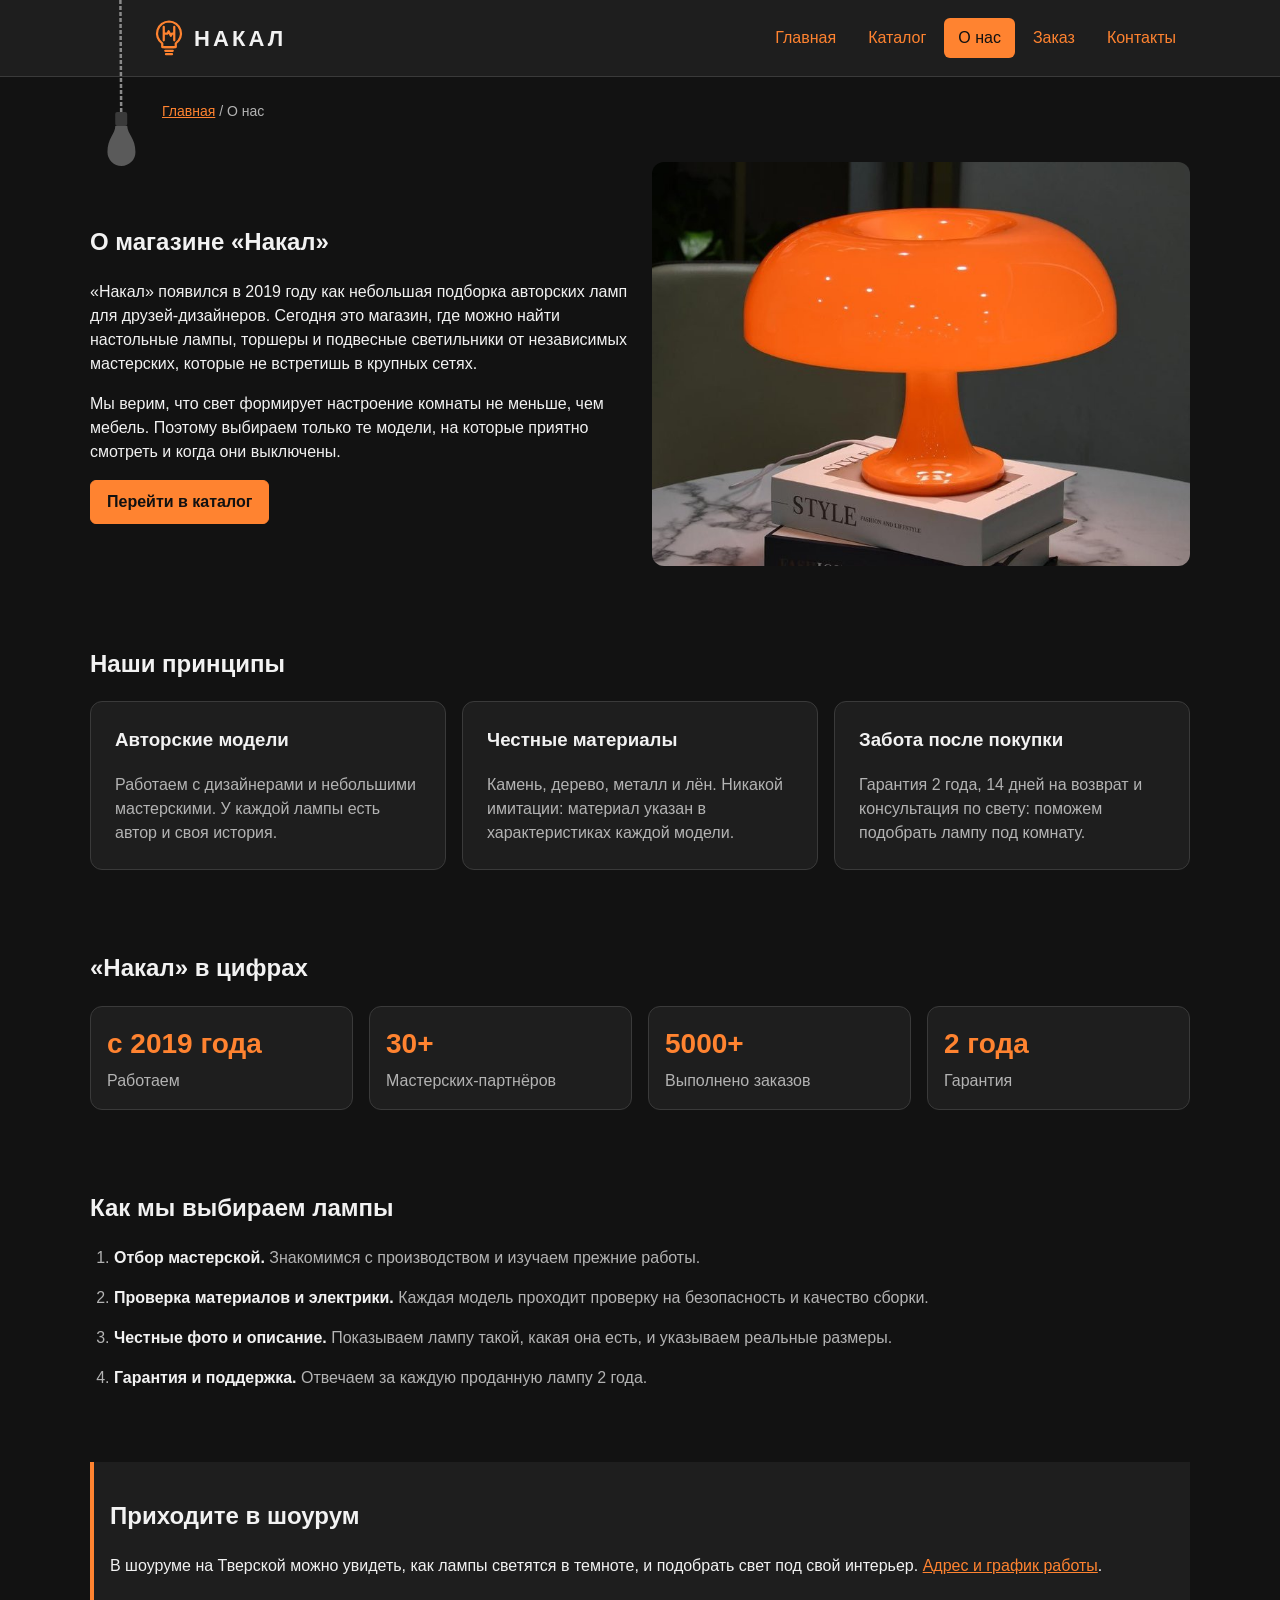
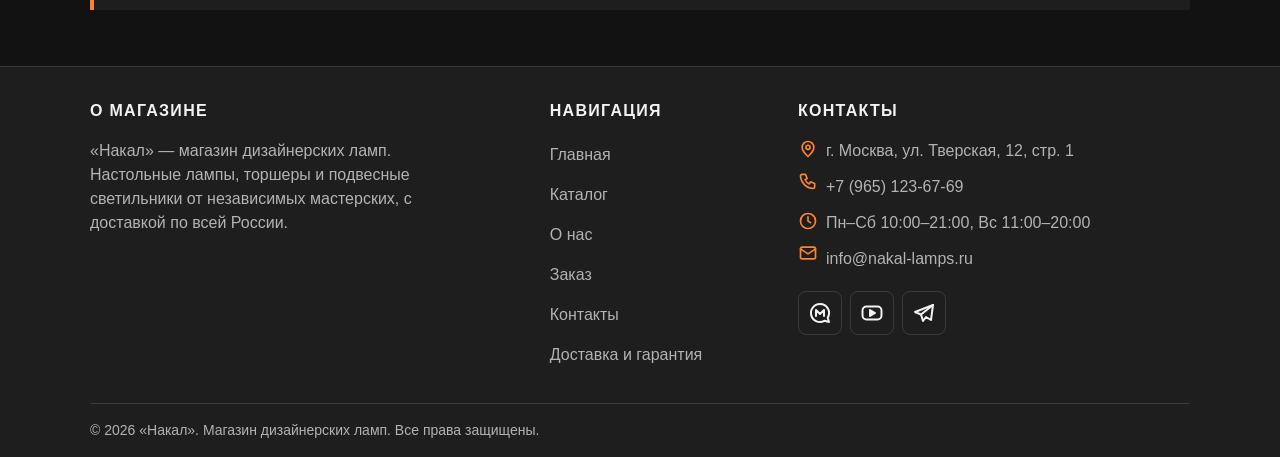
==== about.html @ 4e1e8f49 "kr4 new page + fix + orderform changes" ====
<!DOCTYPE html>
<html lang="ru">

<head>
  <meta charset="UTF-8">
  <meta name="viewport" content="width=device-width, initial-scale=1.0">
  <meta name="description" content="О магазине «Накал»: история, принципы и ассортимент дизайнерских ламп.">
  <title>О нас — Накал</title>
  <script>
    try {
      document.documentElement.dataset.theme = localStorage.getItem('theme') || 'dark';
    } catch (e) {}
  </script>
  <link rel="icon" type="image/svg+xml" href="images/favicon.svg">
  <link rel="stylesheet" href="css/style.css">
  <link rel="stylesheet" href="css/responsive.css">
  <script src="js/data.js" defer></script>
  <script src="js/main.js" defer></script>
  <script src="js/theme.js" defer></script>
  <meta property="og:type" content="website">
  <meta property="og:title" content="Накал — магазин дизайнерских ламп">
  <meta property="og:description" content="Дизайнерские настольные лампы, торшеры и подвесные светильники. Доставка по России.">
  <meta property="og:image" content="https://detrax656.github.io/kr1-html-css-shop/images/preview.jpg">
</head>

<body>
  <a class="skip-link" href="#main">Перейти к основному содержимому</a>
  <header class="site-header">
    <div class="site-header__inner">
      <button class="pull" id="pull" type="button" aria-label="Переключить тему оформления" aria-pressed="false">
        <svg viewBox="0 0 60 330" aria-hidden="true" focusable="false">
          <g id="swing">
            <line class="pull__cord" id="cord" x1="30" y1="0" x2="30" y2="100"/>
            <g id="bulb-group" transform="translate(30 100)">
              <rect class="pull__socket" x="-6" y="0" width="12" height="14" rx="2"/>
              <path class="pull__bulb" d="M-6 14 C-6 22 -14 26 -14 40 A14 14 0 0 0 14 40 C14 26 6 22 6 14 Z"/>
              <g transform="translate(0 38)">
                <circle class="pull__ring" r="22"/>
                <line class="pull__ray" x1="26" y1="0" x2="36" y2="0" transform="rotate(0)"/>
                <line class="pull__ray" x1="26" y1="0" x2="36" y2="0" transform="rotate(45)"/>
                <line class="pull__ray" x1="26" y1="0" x2="36" y2="0" transform="rotate(90)"/>
                <line class="pull__ray" x1="26" y1="0" x2="36" y2="0" transform="rotate(135)"/>
                <line class="pull__ray" x1="26" y1="0" x2="36" y2="0" transform="rotate(180)"/>
                <circle class="pull__hit" r="28"/>
              </g>
            </g>
          </g>
        </svg>
      </button>
      <a class="site-header__logo" href="index.html"><svg class="site-header__mark" viewBox="0 0 40 48" width="30" height="36" aria-hidden="true" focusable="false"><g fill="none" stroke="currentColor" stroke-width="3" stroke-linecap="round" stroke-linejoin="round"><path d="M20 2a16 16 0 0 0-9 29.2V36h18v-4.8A16 16 0 0 0 20 2z"/><path d="M13 36h14M15 41h10M16 45.5h8"/><path d="M13 9v18M27 9v18M13 18h5l1.5-3 3 6 1.5-3h3"/></g></svg><span>Накал</span></a>

      <nav class="site-nav" aria-label="Основная навигация">
        <ul class="site-nav__list">
          <li class="site-nav__item">
            <a class="site-nav__link" href="index.html">Главная</a>
          </li>
          <li class="site-nav__item">
            <a class="site-nav__link" href="catalog.html">Каталог</a>
          </li>
          <li class="site-nav__item">
            <a class="site-nav__link site-nav__link--active" aria-current="page" href="about.html">О нас</a>
          </li>
          <li class="site-nav__item">
            <a class="site-nav__link" href="order.html">Заказ</a>
          </li>
          <li class="site-nav__item">
            <a class="site-nav__link" href="contacts.html">Контакты</a>
          </li>
        </ul>
      </nav>
    </div>
  </header>

  <main id="main">
    <nav class="breadcrumbs" aria-label="Хлебные крошки">
      <a class="breadcrumbs__link" href="index.html">Главная</a>
      <span class="breadcrumbs__current" aria-current="page">О нас</span>
    </nav>

    <section class="section about-intro">
      <div class="about-intro__text">
        <h1>О магазине «Накал»</h1>
        <p>
          «Накал» появился в 2019 году как небольшая подборка авторских ламп для друзей-дизайнеров.
          Сегодня это магазин, где можно найти настольные лампы, торшеры и подвесные светильники
          от независимых мастерских, которые не встретишь в крупных сетях.
        </p>
        <p>
          Мы верим, что свет формирует настроение комнаты не меньше, чем мебель. Поэтому выбираем
          только те модели, на которые приятно смотреть и когда они выключены.
        </p>
        <a class="button" href="catalog.html">Перейти в каталог</a>
      </div>

      <img class="about-intro__image" src="images/hero-tablet.jpg"
        alt="Оранжевая настольная лампа светится на стопке книг" width="768" height="576" loading="lazy">
    </section>

    <section class="section" aria-labelledby="values-title">
      <h2 class="section__title" id="values-title">Наши принципы</h2>

      <div class="about-grid">
        <article class="about-card">
          <h3 class="about-card__title">Авторские модели</h3>
          <p class="about-card__text">Работаем с дизайнерами и небольшими мастерскими. У каждой лампы есть автор и своя история.</p>
        </article>

        <article class="about-card">
          <h3 class="about-card__title">Честные материалы</h3>
          <p class="about-card__text">Камень, дерево, металл и лён. Никакой имитации: материал указан в характеристиках каждой модели.</p>
        </article>

        <article class="about-card">
          <h3 class="about-card__title">Забота после покупки</h3>
          <p class="about-card__text">Гарантия 2 года, 14 дней на возврат и консультация по свету: поможем подобрать лампу под комнату.</p>
        </article>
      </div>
    </section>

    <section class="section" aria-labelledby="stats-title">
      <h2 class="section__title" id="stats-title">«Накал» в цифрах</h2>

      <dl class="about-stats">
        <div class="about-stats__item"><dt class="about-stats__label">Работаем</dt><dd class="about-stats__value">с 2019 года</dd></div>
        <div class="about-stats__item"><dt class="about-stats__label">Мастерских-партнёров</dt><dd class="about-stats__value">30+</dd></div>
        <div class="about-stats__item"><dt class="about-stats__label">Выполнено заказов</dt><dd class="about-stats__value">5000+</dd></div>
        <div class="about-stats__item"><dt class="about-stats__label">Гарантия</dt><dd class="about-stats__value">2 года</dd></div>
      </dl>
    </section>

    <section class="section" aria-labelledby="steps-title">
      <h2 class="section__title" id="steps-title">Как мы выбираем лампы</h2>

      <ol class="about-steps">
        <li class="about-steps__item"><strong>Отбор мастерской.</strong> Знакомимся с производством и изучаем прежние работы.</li>
        <li class="about-steps__item"><strong>Проверка материалов и электрики.</strong> Каждая модель проходит проверку на безопасность и качество сборки.</li>
        <li class="about-steps__item"><strong>Честные фото и описание.</strong> Показываем лампу такой, какая она есть, и указываем реальные размеры.</li>
        <li class="about-steps__item"><strong>Гарантия и поддержка.</strong> Отвечаем за каждую проданную лампу 2 года.</li>
      </ol>
    </section>

    <aside class="aside-info">
      <h2 class="aside-info__title">Приходите в шоурум</h2>
      <p class="aside-info__text">
        В шоуруме на Тверской можно увидеть, как лампы светятся в темноте, и подобрать свет под свой интерьер.
        <a href="contacts.html">Адрес и график работы</a>.
      </p>
    </aside>
  </main>

  <footer class="site-footer">
    <div class="site-footer__inner">
      <section class="site-footer__col site-footer__about" aria-labelledby="footer-about">
        <h2 class="site-footer__title" id="footer-about">О магазине</h2>
        <p class="site-footer__text">
          «Накал» — магазин дизайнерских ламп. Настольные лампы, торшеры и подвесные
          светильники от независимых мастерских, с доставкой по всей России.
        </p>
      </section>

      <nav class="site-footer__col site-footer__nav" aria-labelledby="footer-nav">
        <h2 class="site-footer__title" id="footer-nav">Навигация</h2>
        <ul class="site-footer__list">
          <li><a class="site-footer__link" href="index.html">Главная</a></li>
          <li><a class="site-footer__link" href="catalog.html">Каталог</a></li>
          <li><a class="site-footer__link" href="about.html">О нас</a></li>
          <li><a class="site-footer__link" href="order.html">Заказ</a></li>
          <li><a class="site-footer__link" href="contacts.html">Контакты</a></li>
          <li><a class="site-footer__link" href="index.html#delivery">Доставка и гарантия</a></li>
        </ul>
      </nav>

      <section class="site-footer__col" aria-labelledby="footer-contacts">
        <h2 class="site-footer__title" id="footer-contacts">Контакты</h2>
        <ul class="site-footer__list site-footer__contacts">
          <li class="site-footer__contact"><svg class="site-footer__icon" viewBox="0 0 24 24" width="20" height="20" aria-hidden="true" focusable="false" fill="none" stroke="currentColor" stroke-width="2" stroke-linecap="round" stroke-linejoin="round"><path d="M12 21s-7-6.2-7-11a7 7 0 0 1 14 0c0 4.8-7 11-7 11z"/><circle cx="12" cy="10" r="2.5"/></svg><span>г. Москва, ул. Тверская, 12, стр. 1</span></li>
          <li class="site-footer__contact"><svg class="site-footer__icon" viewBox="0 0 24 24" width="20" height="20" aria-hidden="true" focusable="false" fill="none" stroke="currentColor" stroke-width="2" stroke-linecap="round" stroke-linejoin="round"><path d="M5 4h4l2 5-2.5 1.5a11 11 0 0 0 5 5L15 13l5 2v4a2 2 0 0 1-2 2A16 16 0 0 1 3 6a2 2 0 0 1 2-2z"/></svg><a class="site-footer__link" href="tel:+79651236769">+7 (965) 123-67-69</a></li>
          <li class="site-footer__contact"><svg class="site-footer__icon" viewBox="0 0 24 24" width="20" height="20" aria-hidden="true" focusable="false" fill="none" stroke="currentColor" stroke-width="2" stroke-linecap="round" stroke-linejoin="round"><circle cx="12" cy="12" r="9"/><path d="M12 7v5l3 2"/></svg><span>Пн–Сб 10:00–21:00, Вс 11:00–20:00</span></li>
          <li class="site-footer__contact"><svg class="site-footer__icon" viewBox="0 0 24 24" width="20" height="20" aria-hidden="true" focusable="false" fill="none" stroke="currentColor" stroke-width="2" stroke-linecap="round" stroke-linejoin="round"><rect x="3" y="5" width="18" height="14" rx="2"/><path d="m3 7 9 6 9-6"/></svg><a class="site-footer__link" href="mailto:info@nakal-lamps.ru">info@nakal-lamps.ru</a></li>
        </ul>

        <ul class="site-footer__social" aria-label="Мы в соцсетях">
          <li><a class="site-footer__social-link" href="https://max.ru/" target="_blank" rel="noopener" aria-label="Накал в MAX"><svg viewBox="0 0 24 24" width="24" height="24" aria-hidden="true" focusable="false" fill="none" stroke="currentColor" stroke-width="2" stroke-linecap="round" stroke-linejoin="round"><path d="M12 3a9 9 0 1 0 4.6 16.7L21 21l-1.3-4.3A9 9 0 0 0 12 3z"/><path d="M8 15V9l4 4 4-4v6"/></svg></a></li>
          <li><a class="site-footer__social-link" href="https://www.youtube.com/" target="_blank" rel="noopener" aria-label="Накал на YouTube"><svg viewBox="0 0 24 24" width="24" height="24" aria-hidden="true" focusable="false" fill="none" stroke="currentColor" stroke-width="2" stroke-linecap="round" stroke-linejoin="round"><rect x="2.5" y="5.5" width="19" height="13" rx="4"/><path d="m10 9 5 3-5 3z" fill="currentColor"/></svg></a></li>
          <li><a class="site-footer__social-link" href="https://t.me/" target="_blank" rel="noopener" aria-label="Накал в Telegram"><svg viewBox="0 0 24 24" width="24" height="24" aria-hidden="true" focusable="false" fill="none" stroke="currentColor" stroke-width="2" stroke-linecap="round" stroke-linejoin="round"><path d="M21 4 3 11l6 2.5L11 20l3-4 5 3z"/><path d="m9 13.5 12-9.5"/></svg></a></li>
        </ul>
      </section>
    </div>

    <p class="site-footer__copy">&copy; 2026 «Накал». Магазин дизайнерских ламп. Все права защищены.</p>
  </footer>

  <a class="to-top" href="#" aria-label="Наверх"><svg class="to-top__icon" viewBox="0 0 40 56" width="40" height="56" aria-hidden="true" focusable="false"><path d="M17.5 3h5L35 27H5z" fill="currentColor"/><path d="M20 27v23M11 52h18" fill="none" stroke="currentColor" stroke-width="3" stroke-linecap="round"/></svg></a>

</body>

</html>
---- css/style.css ----
/*
  Основной файл стилей: ВНЕШНИЙ ВИД (цвета, шрифты, рамки, состояния).
  Раскладка и адаптивность (flex/grid, размеры блоков, медиазапросы)
  находятся в css/responsive.css, который подключается после этого файла.
*/

/* ===============================
   1. Переменные проекта
   =============================== */

:root {
  /* Тема по умолчанию: тёмная («лампа выключена») */
  color-scheme: dark;

  --color-bg: #121212;
  --color-surface: #1e1e1e;
  --color-surface-accent: #262626;
  --color-text: #f2f2f2;
  --color-muted: #b3b3b3;
  --color-border: #3a3a3a;

  /* Оранжевый акцент */
  --color-primary: #ff8330;
  --color-primary-hover: #ffa24d;
  --color-on-primary: #111111;   /* тёмный текст на оранжевом фоне */
  --color-link: #ff8330;         /* цвет ссылок и текста-акцента */

  --color-danger: #ff6b6b;
  --color-success: #4cc972;
  --color-success-bg: #16281c;

  /* Лампочка-выключатель */
  --color-cord: #8a8a8a;
  --color-socket: #3a3a3a;
  --color-bulb: #5a5a5a;         /* лампочка выключена */
  --color-ray: #ffa24d;

  /* Отступы */
  --space-xs: 4px;
  --space-sm: 8px;
  --space-md: 16px;
  --space-lg: 24px;
  --space-xl: 32px;

  /* Скругления */
  --radius-sm: 6px;
  --radius-md: 8px;
  --radius-lg: 12px;

  /* Размеры */
  --container-width: 1100px;
}

/* Светлая тема («лампа включена»): подключается атрибутом data-theme="light" */
:root[data-theme="light"] {
  color-scheme: light;

  --color-bg: #faf6ef;
  --color-surface: #ffffff;
  --color-surface-accent: #f3ece0;
  --color-text: #1d1a16;
  --color-muted: #5f584e;
  --color-border: #d8cdbb;

  --color-link: #a94a12;         /* тёмно-оранжевый: на кремовом фоне контраст не ниже 4.5:1 */
  --color-danger: #b00020;
  --color-success: #168a2f;
  --color-success-bg: #eefaf0;

  --color-cord: #4a4a4a;
  --color-socket: #2b2b2b;
  --color-bulb: #ff8330;         /* лампочка включена */
}

/* ===============================
   2. Базовые стили
   =============================== */

body {
  margin: 0;
  font-family: Arial, sans-serif;
  line-height: 1.5;
  color: var(--color-text);
  background-color: var(--color-bg);
  transition: background-color 0.6s, color 0.6s;
}

:target {
  outline: 2px dashed var(--color-primary);
  outline-offset: 4px;
}

/* ===============================
   3. Общие элементы интерфейса
   =============================== */

a {
  color: var(--color-link);
}

a:hover {
  color: var(--color-primary-hover);
}

a:focus-visible {
  outline: 2px solid var(--color-primary-hover);
  outline-offset: 3px;
}

.button {
  display: inline-flex;
  align-items: center;
  justify-content: center;
  min-height: 44px;
  padding: var(--space-sm) var(--space-md);
  color: var(--color-on-primary);
  background-color: var(--color-primary);
  font: inherit;
  font-weight: 700;
  text-decoration: none;
  border: 1px solid var(--color-primary);
  border-radius: var(--radius-sm);
  cursor: pointer;
}

.button:hover {
  color: var(--color-on-primary);
  background-color: var(--color-primary-hover);
  border-color: var(--color-primary-hover);
}

.button--primary {
  color: var(--color-on-primary);
  background-color: var(--color-primary);
}

.button--secondary {
  color: var(--color-link);
  background-color: transparent;
  border: 1px solid var(--color-primary);
}

.button--secondary:hover {
  color: var(--color-on-primary);
  background-color: var(--color-primary-hover);
}

.button:focus-visible {
  outline: 2px solid var(--color-primary-hover);
  outline-offset: 3px;
}

.button:disabled {
  opacity: 0.6;
  cursor: not-allowed;
}

/* ===============================
   4. Шапка и навигация
   =============================== */

.site-header,
.site-footer {
  background-color: var(--color-surface);
}

.site-header {
  border-bottom: 1px solid var(--color-border);
}

.site-header__logo {
  display: inline-flex;
  align-items: center;
  gap: 10px;
  font-size: 22px;
  font-weight: 800;
  letter-spacing: 0.14em;
  text-transform: uppercase;
  color: var(--color-text);
  text-decoration: none;
}

.site-header__logo:hover {
  color: var(--color-text);
}

.site-header__mark {
  flex: none;
  color: var(--color-primary);
  transition: color 0.2s;
}

.site-header__logo:hover .site-header__mark {
  color: var(--color-primary-hover);
}

/* Лампочка-выключатель: кнопка сама не ловит указатель, тянуть можно только за лампочку */
.pull {
  padding: 0;
  border: 0;
  background: none;
  cursor: grab;
  pointer-events: none;
  touch-action: none;   /* без этого на телефоне тяга будет прокручивать страницу */
  -webkit-tap-highlight-color: transparent;
}

.pull:focus-visible {
  outline: none;
}

.pull:focus-visible .pull__bulb {
  stroke: var(--color-text);
  stroke-width: 3;
}

.pull svg {
  visibility: hidden;   /* до первой отрисовки скриптом */
  display: block;
  width: 100%;
  height: 100%;
  overflow: visible;
}

.pull--ready svg {
  visibility: visible;
}

.pull__cord {
  stroke: var(--color-cord);
  stroke-width: 2.5;
  stroke-dasharray: 4 2;   /* пунктир даёт «витой» вид шнура */
}

.pull__socket {
  fill: var(--color-socket);
  transition: fill 0.6s;
}

.pull__bulb {
  fill: var(--color-bulb);
  transition: fill 0.3s;
}

.pull__hit {
  fill: transparent;
  pointer-events: all;
  cursor: grab;
}

.pull__hit:active {
  cursor: grabbing;
}

/* Вспышка: кольцо и 5 лучиков появляются и пропадают при включении света */
.pull__ray,
.pull__ring {
  fill: none;
  stroke: var(--color-ray);
  stroke-width: 3;
  stroke-linecap: round;
  opacity: 0;
}

.pull__ray {
  stroke-dasharray: 10 10;
  stroke-dashoffset: 10;
}

.pull__ring {
  transform-box: fill-box;
  transform-origin: center;
}

.pull.burst .pull__ray {
  animation: pull-ray 0.6s ease-out;
}

.pull.burst .pull__ring {
  animation: pull-ring 0.6s ease-out;
}

@keyframes pull-ray {
  0% { opacity: 1; stroke-dashoffset: 10; }
  50% { opacity: 1; stroke-dashoffset: 0; }
  100% { opacity: 1; stroke-dashoffset: -10; }
}

@keyframes pull-ring {
  0% { opacity: 1; transform: scale(0.7); }
  100% { opacity: 0; transform: scale(1.3); }
}

@media (prefers-reduced-motion: reduce) {
  body,
  .pull__socket,
  .pull__bulb {
    transition: none;
  }

  .pull.burst .pull__ray,
  .pull.burst .pull__ring {
    animation: none;
  }
}

.site-nav__link {
  color: var(--color-link);
  text-decoration: none;
  border-radius: var(--radius-sm);
}

.site-nav__link:hover {
  color: var(--color-on-primary);
  background-color: var(--color-primary-hover);
}

.site-nav__link:focus-visible {
  outline: 2px solid var(--color-primary-hover);
  outline-offset: 3px;
}

.site-nav__link--active {
  color: var(--color-on-primary);
  background-color: var(--color-primary);
}

/* ===============================
   5. Компоненты страницы
   =============================== */

.hero__title {
  font-size: clamp(28px, 7vw, 56px);
  line-height: 1.1;
}

.hero__image {
  display: block;
  width: 100%;
  max-width: 520px;
  margin-inline: auto;
  border-radius: var(--radius-lg);
}

.section__title {
  margin-top: 0;
}

/* Позиционирование: relative: точка отсчёта для бейджа */
.product-card {
  position: relative;
  display: flex;
  flex-direction: column;
  gap: var(--space-sm);
  padding: var(--space-md);
  border: 1px solid var(--color-border);
  border-radius: var(--radius-md);
  background-color: var(--color-surface);
  min-width: 0;
}

.product-card:hover {
  border-color: var(--color-primary);
}

.product-card--new {
  border-color: var(--color-success);
}

.product-card--hit {
  border-color: var(--color-primary);
}

.product-card--discount {
  border-color: var(--color-danger);
}

.product-card--unavailable {
  background-color: var(--color-surface-accent);
}

.product-card__image {
  display: block;
  width: 100%;
  aspect-ratio: 4 / 3;
  object-fit: cover;
  background-color: #ffffff;
  border-radius: var(--radius-md);
}

.product-card__title {
  margin: 0;
  color: var(--color-text);
  overflow-wrap: anywhere;
}

.product-card__category {
  margin: 0;
  font-size: 14px;
  color: var(--color-muted);
}

.product-card__description {
  margin: 0;
  color: var(--color-muted);
  overflow-wrap: anywhere;
}

.product-card__price {
  margin: 0;
  font-weight: 700;
}

.product-card--discount .product-card__price {
  color: var(--color-danger);
}

.product-card--unavailable .product-card__price {
  color: var(--color-muted);
}

.product-card__button {
  margin-top: auto;
  align-self: flex-start;
}

/* Позиционирование: absolute: бейдж в углу карточки */
.product-card__badge {
  position: absolute;
  top: var(--space-lg);
  right: var(--space-lg);
  padding: var(--space-xs) var(--space-sm);
  font-size: 12px;
  font-weight: 700;
  color: var(--color-on-primary);
  background-color: var(--color-success);
  border-radius: var(--radius-sm);
}

.product-card--hit .product-card__badge {
  background-color: var(--color-primary);
}

.product-card--discount .product-card__badge {
  background-color: var(--color-danger);
}

.product-card--unavailable .product-card__badge {
  background-color: var(--color-muted);
}

.aside-info {
  padding: var(--space-md);
  border-left: 4px solid var(--color-primary);
  background-color: var(--color-surface);
}

/* Позиционирование: fixed: кнопка «Наверх» (торшер-стрелка) прикреплена к окну */
.to-top {
  position: fixed;
  z-index: 90;
  color: var(--color-primary);
  text-decoration: none;
  transition: color 0.2s, opacity 0.3s, visibility 0.3s;
}

.to-top:hover {
  color: var(--color-primary-hover);
}

.to-top__icon {
  display: block;
}

/* До начала прокрутки кнопка скрыта (класс ставит main.js) */
.to-top--hidden {
  opacity: 0;
  visibility: hidden;
}

@media (prefers-reduced-motion: reduce) {
  .to-top {
    transition: none;
  }
}

.catalog-filters {
  padding: var(--space-md);
  border: 1px solid var(--color-border);
  border-radius: var(--radius-md);
  background-color: var(--color-surface);
}

.site-footer {
  border-top: 1px solid var(--color-border);
}

.site-footer__title {
  margin: 0 0 var(--space-md);
  font-size: 16px;
  letter-spacing: 0.08em;
  text-transform: uppercase;
  color: var(--color-text);
}

.site-footer__text {
  margin: 0;
  color: var(--color-muted);
}

.site-footer__list {
  margin: 0;
  padding: 0;
  list-style: none;
}

.site-footer__link {
  color: var(--color-muted);
  text-decoration: none;
}

.site-footer__link:hover {
  color: var(--color-link);
  text-decoration: underline;
}

.site-footer__contact {
  color: var(--color-muted);
}

.site-footer__icon {
  flex: none;
  color: var(--color-primary);
}

.site-footer__social-link {
  color: var(--color-text);
  border: 1px solid var(--color-border);
  border-radius: var(--radius-md);
  transition: background-color 0.2s, color 0.2s;
}

.site-footer__social-link:hover {
  color: var(--color-on-primary);
  background-color: var(--color-primary-hover);
  border-color: var(--color-primary-hover);
}

.site-footer__copy {
  margin: 0;
  color: var(--color-muted);
  font-size: 14px;
  border-top: 1px solid var(--color-border);
}

/* Яндекс Карты */
.map {
  border: 1px solid var(--color-border);
  border-radius: var(--radius-lg);
  background-color: var(--color-surface);
  overflow: hidden;
}

.map__frame {
  display: block;
  border: 0;
}

.map-section__text {
  color: var(--color-muted);
}

/* Контакты */
.contact-list {
  margin: 0;
  padding: 0;
  list-style: none;
}

.contact-list__label {
  color: var(--color-muted);
  font-size: 14px;
}

.route-list__item {
  color: var(--color-muted);
}

.route-list__item strong {
  color: var(--color-text);
}

/* Цены, статусы и вспомогательные классы */
.visually-hidden {
  position: absolute;
  width: 1px;
  height: 1px;
  margin: -1px;
  padding: 0;
  overflow: hidden;
  clip-path: inset(50%);
  white-space: nowrap;
  border: 0;
}

.product-card__price-old,
.product-details__price-old {
  color: var(--color-muted);
  font-weight: 400;
}

.product-card--discount .product-card__price-new,
.product-details__price-new {
  color: var(--color-danger);
}

.product-card__link {
  color: inherit;
  text-decoration: none;
}

.product-card__link:hover {
  color: var(--color-link);
  text-decoration: underline;
}

.product-card--unavailable .product-card__image {
  opacity: 0.55;
}

.product-details__badge {
  display: inline-block;
  margin: 0;
  padding: var(--space-xs) var(--space-sm);
  font-size: 12px;
  font-weight: 700;
  color: var(--color-on-primary);
  background-color: var(--color-success);
  border-radius: var(--radius-sm);
}

.product-details__badge--hit {
  background-color: var(--color-primary);
}

.product-details__badge--discount {
  background-color: var(--color-danger);
}

.product-details__badge--unavailable {
  background-color: var(--color-muted);
}

.product-details__availability--no {
  color: var(--color-muted);
}

.catalog-products__count {
  color: var(--color-muted);
}

/* ===============================
   6. Форма и модальное окно
   =============================== */

.order-dialog {
  padding: var(--space-lg);
  color: var(--color-text);
  background-color: var(--color-surface);
  border: none;
  border-radius: var(--radius-lg);
}

.order-dialog::backdrop {
  background-color: rgba(0, 0, 0, 0.6);
}

.order-dialog__title {
  margin-top: 0;
}

/* Позиционирование: absolute: крестик в углу окна */
.order-dialog__close {
  position: absolute;
  top: var(--space-sm);
  right: var(--space-sm);
  width: 44px;
  height: 44px;
  padding: 0;
  font-size: 24px;
  line-height: 1;
  color: var(--color-muted);
  background-color: transparent;
  border: none;
  border-radius: var(--radius-sm);
  cursor: pointer;
}

.order-dialog__close:hover {
  color: var(--color-text);
  background-color: var(--color-surface-accent);
}

.order-dialog__close:focus-visible {
  outline: 2px solid var(--color-primary-hover);
  outline-offset: 3px;
}

.order-form__label {
  display: block;
  margin-bottom: var(--space-xs);
}

.order-form__input,
.order-form__select,
.order-form__textarea {
  width: 100%;
  min-height: 44px;
  padding: 10px 12px;
  color: var(--color-text);
  background-color: var(--color-surface-accent);
  border: 1px solid var(--color-border);
  border-radius: var(--radius-sm);
  font: inherit;
}

.order-form__input:hover,
.order-form__select:hover,
.order-form__textarea:hover {
  border-color: var(--color-primary);
}

.order-form__textarea {
  min-height: 120px;
  resize: vertical;
}

.order-form__input:focus-visible,
.order-form__select:focus-visible,
.order-form__textarea:focus-visible {
  outline: 2px solid var(--color-primary-hover);
  outline-offset: 3px;
}

.order-form__input[type="checkbox"] {
  width: auto;
  min-height: auto;
}

.order-form__hint {
  display: block;
  margin-top: var(--space-xs);
  color: var(--color-muted);
}

[aria-invalid="true"] {
  border-color: var(--color-danger);
}

.success-message {
  padding: var(--space-md);
  border-left: 4px solid var(--color-success);
  background-color: var(--color-success-bg);
}

/* Форма фильтров */
.catalog-filters__form {
  display: grid;
  gap: var(--space-md);
}

.catalog-filters__group {
  margin: 0;
  padding: var(--space-md);
  border: 1px solid var(--color-border);
  border-radius: var(--radius-sm);
}

.catalog-filters__legend {
  font-weight: 700;
}

.catalog-filters__label {
  display: block;
  margin-bottom: var(--space-sm);
}

.catalog-filters__input {
  width: 100%;
  min-height: 44px;
  padding: 8px 10px;
  color: var(--color-text);
  background-color: var(--color-surface-accent);
  border: 1px solid var(--color-border);
  border-radius: var(--radius-sm);
  font: inherit;
}

/* ===============================
   7. Хлебные крошки
   =============================== */

.breadcrumbs {
  font-size: 14px;
  color: var(--color-muted);
}

.breadcrumbs__link {
  color: var(--color-link);
}

.breadcrumbs__link + .breadcrumbs__link::before {
  content: " / ";
  display: inline-block;
  white-space: pre;
  color: var(--color-muted);
  text-decoration: none;
}

.breadcrumbs__current::before {
  content: " / ";
  color: var(--color-muted);
}

/* ===============================
   8. FAQ
   =============================== */

.faq__item {
  padding: var(--space-md);
  border: 1px solid var(--color-border);
  border-radius: var(--radius-md);
  background-color: var(--color-surface);
}

.faq__item:hover {
  border-color: var(--color-primary);
}

.faq__question {
  font-weight: 700;
  cursor: pointer;
}

.faq__question:focus-visible {
  outline: 2px solid var(--color-primary-hover);
  outline-offset: 3px;
}

.faq__answer {
  margin: var(--space-sm) 0 0;
  color: var(--color-muted);
}

/* ===============================
   9. Страница товара
   =============================== */

.product-details__image {
  display: block;
  width: 100%;
  aspect-ratio: 4 / 3;
  object-fit: cover;
  border-radius: var(--radius-md);
}

.product-details__title {
  margin-top: 0;
}

.product-details__category {
  margin: 0 0 var(--space-md);
  font-size: 14px;
  color: var(--color-muted);
}

.product-details__subtitle {
  margin: var(--space-md) 0 var(--space-sm);
  font-size: 18px;
}

.product-details__list {
  margin: 0 0 var(--space-md);
  padding-left: var(--space-lg);
}

.product-details__price {
  font-weight: 700;
}

.product-details__availability {
  font-weight: 700;
  color: var(--color-success);
}

.product-table {
  border-collapse: collapse;
}

.product-table__caption {
  margin-bottom: var(--space-sm);
  font-weight: 700;
  text-align: left;
}

.product-table__heading,
.product-table__cell {
  padding: var(--space-sm) var(--space-md);
  border: 1px solid var(--color-border);
  text-align: left;
}

.product-table__heading {
  background-color: var(--color-surface);
}

/* ===============================
   10. Отзывы
   =============================== */

.review-card {
  padding: var(--space-md);
  border: 1px solid var(--color-border);
  border-radius: var(--radius-md);
  background-color: var(--color-surface);
}

.review-card__rating {
  margin: 0 0 var(--space-sm);
  color: var(--color-primary);
}

.review-card__text {
  margin: 0 0 var(--space-sm);
  color: var(--color-muted);
}

.review-card__author {
  margin: 0;
  font-weight: 700;
}

/* ===============================
   11. Доступность
   =============================== */

.skip-link {
  position: absolute;
  left: 16px;
  top: -100px;
  z-index: 1000;
  padding: 8px 12px;
  color: var(--color-on-primary);
  background-color: var(--color-primary);
  border-radius: var(--radius-sm);
  text-decoration: none;
}

.skip-link:focus,
.skip-link:focus-visible {
  top: 16px;
}

/* Оформление заказа */
.order-form__section {
  margin: 0;
  padding: var(--space-md);
  border: 1px solid var(--color-border);
  border-radius: var(--radius-md);
}

.order-form__legend {
  padding-inline: var(--space-xs);
  font-weight: 700;
}

.order-choice {
  border: 1px solid var(--color-border);
  border-radius: var(--radius-md);
  background-color: var(--color-surface);
  cursor: pointer;
}

.order-choice:has(input:checked) {
  border-color: var(--color-primary);
}

.order-choice input {
  accent-color: var(--color-primary);
}

.qty__button {
  font: inherit;
  font-size: 20px;
  color: var(--color-text);
  background-color: var(--color-surface-accent);
  border: 1px solid var(--color-border);
  cursor: pointer;
}

.qty__button:hover {
  border-color: var(--color-primary);
}

.qty__input {
  font: inherit;
  text-align: center;
  color: var(--color-text);
  background-color: var(--color-surface);
  border: 1px solid var(--color-border);
  border-inline: none;
}

.order-item__image {
  background-color: #ffffff;
  border-radius: var(--radius-sm);
  object-fit: cover;
}

.order-item__name {
  margin: 0;
  font-weight: 700;
}

.order-item__meta,
.order-item__price,
.order-summary__empty {
  margin: 0;
  color: var(--color-muted);
}

.order-summary {
  background-color: var(--color-surface);
  border: 1px solid var(--color-border);
  border-radius: var(--radius-lg);
}

.order-summary__title {
  margin-top: 0;
}

.order-summary__list {
  margin: 0;
}

.order-summary__row dt {
  color: var(--color-muted);
}

.order-summary__row dd {
  margin: 0;
}

.order-summary__row--total {
  font-weight: 700;
  font-size: 20px;
  border-top: 1px solid var(--color-border);
}

.order-summary__row--total dt {
  color: var(--color-text);
}

.order-total {
  margin: 0;
  font-weight: 700;
}

.order-success {
  background-color: var(--color-success-bg);
  border-left: 4px solid var(--color-success);
  border-radius: var(--radius-md);
}

.order-success__title {
  margin-top: 0;
}

.order-dialog__full {
  color: var(--color-link);
}

/* Страница «О нас» */
.about-intro__image {
  display: block;
  width: 100%;
  height: auto;
  border-radius: var(--radius-lg);
}

.about-card {
  background-color: var(--color-surface);
  border: 1px solid var(--color-border);
  border-radius: var(--radius-lg);
}

.about-card__title {
  margin-top: 0;
}

.about-card__text {
  margin: 0;
  color: var(--color-muted);
}

.about-stats__item {
  background-color: var(--color-surface);
  border: 1px solid var(--color-border);
  border-radius: var(--radius-lg);
}

.about-stats__label {
  color: var(--color-muted);
}

.about-stats__value {
  margin: 0;
  font-size: 28px;
  font-weight: 800;
  color: var(--color-link);
}

.about-steps__item {
  color: var(--color-muted);
}

.about-steps__item strong {
  color: var(--color-text);
}

/* Атрибут hidden должен скрывать элемент, даже если у него задан display */
[hidden] {
  display: none !important;
}
---- css/responsive.css ----
/*
  Адаптивные стили: РАСКЛАДКА (flex, grid, размеры блоков, отступы).
  Подход: Mobile First.
  Базовые правила рассчитаны на мобильный экран (до 640px),
  расширения для планшета и desktop добавляются через min-width.
  Подключается после style.css.
*/

/* ===============================
   1. База
   =============================== */

*,
*::before,
*::after {
  box-sizing: border-box;
}

:root {
  /* Высота закреплённой шапки: на мобильных шапка не закреплена */
  --header-height: 0px;
}

html {
  scroll-behavior: smooth;
  scroll-padding-top: var(--header-height);
}

img,
video {
  max-width: 100%;
  height: auto;
}

/* Основной контейнер страницы */
main {
  width: min(100% - 32px, var(--container-width));
  margin-inline: auto;
  padding-block: var(--space-lg);
}

.section,
.catalog-layout,
.aside-info {
  margin-bottom: var(--space-xl);
}

.section {
  padding-block: clamp(8px, 2vw, 24px);
}

.breadcrumbs {
  margin-bottom: var(--space-md);
}

.success-message {
  margin: var(--space-lg) 0;
}

/* ===============================
   2. Шапка и навигация (мобильные)
   =============================== */

/* На мобильных шапка не закреплена, чтобы не занимать экран */
.site-header {
  position: static;
}

.site-header__inner {
  display: flex;
  flex-direction: column;
  align-items: flex-start;
  gap: var(--space-sm);
  position: relative;   /* точка отсчёта для лампочки-выключателя */
  width: min(100% - 32px, var(--container-width));
  margin-inline: auto;
  padding: var(--space-md) 0 var(--space-md) 64px;   /* слева место под лампочку */
}

/* Лампочка свисает слева от логотипа, шнур уходит за верхний край экрана */
.pull {
  position: absolute;
  top: -60px;
  left: 0;
  width: 60px;
  height: 330px;
}

.site-nav {
  width: 100%;
}

.site-nav__list {
  display: flex;
  flex-wrap: wrap;
  gap: var(--space-xs);
  margin: 0;
  padding: 0;
  list-style: none;
}

.site-nav__link {
  display: block;
  padding: 10px 7px;
  font-size: 15px;
}

/* ===============================
   3. Hero, карточки и каталог (мобильные)
   =============================== */

.hero {
  display: grid;
  gap: var(--space-lg);
  align-items: center;
  margin-bottom: var(--space-xl);
}

.hero__content {
  display: grid;
  gap: var(--space-md);
  justify-items: start;
}

.hero__title,
.hero__text {
  margin: 0;
}

.products-grid {
  display: grid;
  grid-template-columns: 1fr;
  gap: var(--space-md);
}

.catalog-layout {
  display: grid;
  gap: var(--space-lg);
}

.product-card__media {
  display: block;
}

.product-card__actions {
  display: flex;
  flex-wrap: wrap;
  gap: var(--space-sm);
  margin-top: auto;
  padding-top: var(--space-sm);
}

.catalog-filters__actions {
  display: flex;
  flex-wrap: wrap;
  gap: var(--space-sm);
}

.contact-list {
  display: grid;
  gap: var(--space-md);
}

.contact-list__item {
  display: grid;
  gap: var(--space-xs);
}

.route-list {
  display: grid;
  gap: var(--space-sm);
  padding-left: var(--space-lg);
}

.product-details__price {
  display: flex;
  flex-wrap: wrap;
  align-items: baseline;
  gap: var(--space-sm);
}

.product-card__price {
  display: flex;
  flex-wrap: wrap;
  align-items: baseline;
  gap: var(--space-sm);
}

/* ===============================
   Подвал (мобильные)
   =============================== */

.site-footer__inner {
  display: grid;
  gap: var(--space-xl);
  width: min(100% - 32px, var(--container-width));
  margin-inline: auto;
  padding-block: var(--space-xl);
}

.site-footer__list {
  display: grid;
  gap: var(--space-sm);
}

.site-footer__link {
  display: inline-block;
  padding-block: 4px;
}

.site-footer__contact {
  display: flex;
  align-items: flex-start;
  gap: var(--space-sm);
}

.site-footer__social {
  display: flex;
  gap: var(--space-sm);
  margin: var(--space-md) 0 0;
  padding: 0;
  list-style: none;
}

.site-footer__social-link {
  display: grid;
  place-items: center;
  width: 44px;
  height: 44px;
}

.site-footer__copy {
  width: min(100% - 32px, var(--container-width));
  margin-inline: auto;
  padding-block: var(--space-md);
}

/* ===============================
   Карта (мобильные)
   =============================== */

.map {
  width: 100%;
  aspect-ratio: 4 / 3;
}

.map__frame {
  width: 100%;
  height: 100%;
}

.map-section__link {
  display: inline-block;
  margin-top: var(--space-md);
}


/* ===============================
   4. Страница товара, таблица, отзывы (мобильные)
   =============================== */

.product-details {
  display: grid;
  gap: var(--space-lg);
  align-items: start;
}

.table-wrapper {
  width: 100%;
  overflow-x: auto;
  -webkit-overflow-scrolling: touch;
}

.product-table {
  width: 100%;
  min-width: 640px;
}

.product-table--compact {
  min-width: 0;
}

.reviews {
  display: grid;
  grid-template-columns: 1fr;
  gap: var(--space-md);
}

.faq {
  display: grid;
  gap: var(--space-sm);
}

/* ===============================
   5. Форма заявки (мобильные)
   =============================== */

.order-form {
  display: grid;
  gap: var(--space-md);
}

.order-form__group {
  display: grid;
  align-content: start;
  gap: var(--space-xs);
}

.order-form__label {
  margin-bottom: 0;
}

.order-form__actions {
  display: flex;
  flex-direction: column;
  gap: var(--space-md);
}

.order-form__actions .button {
  width: 100%;
}

.order-dialog {
  width: min(100% - 32px, 560px);
  max-height: calc(100vh - 32px);
  overflow: auto;
}

/* Оформление заказа (мобильные) */
.order-form__section {
  display: grid;
  gap: var(--space-md);
  min-width: 0;
}

.order-form__choices {
  display: grid;
  gap: var(--space-sm);
}

.order-form__fields {
  display: grid;
  gap: var(--space-md);
}

.order-choice {
  display: flex;
  align-items: center;
  gap: var(--space-sm);
  min-height: 44px;
  padding: var(--space-sm) var(--space-md);
}

.qty {
  display: flex;
  max-width: 200px;
}

.qty__button {
  flex: none;
  width: 44px;
  min-height: 44px;
}

.qty__input {
  width: 100%;
  min-width: 0;
  min-height: 44px;
}

.order-item {
  display: flex;
  align-items: center;
  gap: var(--space-md);
}

.order-item__image {
  flex: none;
  width: 96px;
  height: auto;
}

.checkout {
  display: grid;
  gap: var(--space-lg);
}

.order-summary {
  order: -1;   /* на телефоне состав заказа выше формы */
  padding: var(--space-md);
}

.order-summary__list {
  display: grid;
  gap: var(--space-sm);
  margin-top: var(--space-md);
}

.order-summary__row {
  display: flex;
  justify-content: space-between;
  gap: var(--space-md);
}

.order-summary__row--total {
  padding-top: var(--space-sm);
}

.order-success {
  display: grid;
  gap: var(--space-md);
  align-content: start;
  padding: var(--space-lg);
}

.order-dialog .order-item {
  margin-bottom: var(--space-md);
}

.order-dialog__full {
  display: inline-block;
  margin-top: var(--space-md);
}

/* Страница «О нас» (мобильные) */
.about-intro {
  display: grid;
  gap: var(--space-lg);
}

.about-grid,
.about-steps {
  display: grid;
  gap: var(--space-md);
}

.about-steps {
  padding-left: var(--space-lg);
}

.about-card {
  padding: var(--space-lg);
}

.about-stats {
  display: grid;
  grid-template-columns: repeat(2, minmax(0, 1fr));
  gap: var(--space-md);
  margin: 0;
}

.about-stats__item {
  display: grid;
  gap: var(--space-xs);
  padding: var(--space-md);
}

.about-stats__label {
  order: 2;
}

.about-stats__value {
  order: 1;
}

/* Фильтры каталога */
.catalog-filters__group {
  display: grid;
  gap: var(--space-sm);
}

/* ===============================
   6. Фиксированные элементы
   =============================== */

.to-top {
  right: 16px;
  bottom: 16px;
  display: grid;
  place-items: center;
  width: 44px;
  height: 56px;
}

/* ===============================
   7. От 640px: небольшой планшет
   =============================== */

@media (min-width: 640px) {
  .products-grid {
    grid-template-columns: repeat(2, minmax(0, 1fr));
  }
}

/* ===============================
   8. От 768px: планшет
   =============================== */

@media (min-width: 768px) {
  :root {
    --header-height: 76px;
  }

  /* Шапка закрепляется только на планшете и desktop */
  .site-header {
    position: sticky;
    top: 0;
    z-index: 100;
  }

  /* Логотип и меню в одну строку */
  .site-header__inner {
    flex-direction: row;
    align-items: center;
    justify-content: space-between;
    min-height: var(--header-height);
    padding-block: var(--space-sm);
  }

  .site-nav {
    width: auto;
  }

  .site-nav__link {
    padding: 8px 14px;
    font-size: 16px;
  }

  .map {
    aspect-ratio: 16 / 9;
  }

  .contact-list {
    grid-template-columns: repeat(3, minmax(0, 1fr));
  }

  .product-details {
    grid-template-columns: repeat(2, minmax(0, 1fr));
    gap: var(--space-xl);
  }

  .reviews {
    grid-template-columns: repeat(2, minmax(0, 1fr));
  }

  /* Форма: поля в две колонки, широкие поля занимают всю строку */
  .order-form {
    grid-template-columns: repeat(2, minmax(0, 1fr));
  }

  .order-form__group--wide,
  .order-form__actions {
    grid-column: 1 / -1;
  }

  .order-form__actions {
    flex-direction: row;
    justify-content: flex-end;
  }

  .order-form__actions .button {
    width: auto;
  }

  .order-form__section {
    grid-column: 1 / -1;
    grid-template-columns: repeat(2, minmax(0, 1fr));
  }

  .order-form__choices,
  .order-form__fields {
    grid-column: 1 / -1;
  }

  .order-form__fields {
    grid-template-columns: repeat(2, minmax(0, 1fr));
  }

  .about-grid {
    grid-template-columns: repeat(3, minmax(0, 1fr));
  }

  .about-stats {
    grid-template-columns: repeat(4, minmax(0, 1fr));
  }

  /* Внутри модального окна форма остаётся в одну колонку */
  .order-dialog .order-form {
    grid-template-columns: 1fr;
  }

  .to-top {
    right: 32px;
    bottom: 32px;
  }
}

/* ===============================
   9. От 900px: hero в две колонки
   =============================== */

@media (min-width: 900px) {
  .checkout {
    grid-template-columns: minmax(0, 1fr) 360px;
    align-items: start;
  }

  .order-summary {
    order: 0;
    position: sticky;
    top: calc(var(--header-height) + var(--space-md));
  }

  .about-intro {
    grid-template-columns: repeat(2, minmax(0, 1fr));
    align-items: center;
  }

  /* Подвал в три колонки: меню по центру, ссылки выровнены влево */
  .site-footer__inner {
    grid-template-columns: 1.3fr 1fr 1.4fr;
    gap: var(--space-xl);
  }

  .site-footer__nav {
    justify-self: center;
  }

  .hero {
    grid-template-columns: minmax(0, 1fr) minmax(320px, 520px);
  }
}

/* ===============================
   10. От 1024px: desktop
   =============================== */

@media (min-width: 1024px) {
  .map {
    aspect-ratio: 21 / 9;
  }

  /* Лампочка висит ниже: хлебные крошки сдвигаем, чтобы она их не закрывала */
  .breadcrumbs {
    padding-left: 72px;
  }

  .products-grid {
    grid-template-columns: repeat(3, minmax(0, 1fr));
  }

  .reviews {
    grid-template-columns: repeat(3, minmax(0, 1fr));
  }

  /* Каталог: фильтр слева, товары справа */
  .catalog-layout {
    grid-template-columns: 280px minmax(0, 1fr);
    align-items: start;
  }

  .catalog-filters {
    position: sticky;
    top: calc(var(--header-height) + var(--space-md));
    z-index: 1;
  }

  /* В каталоге рядом с фильтром остаётся две колонки карточек */
  .catalog-products .products-grid {
    grid-template-columns: repeat(2, minmax(0, 1fr));
  }
}

/* ===============================
   11. От 1280px: широкий desktop
   =============================== */

@media (min-width: 1280px) {
  .catalog-products .products-grid {
    grid-template-columns: repeat(3, minmax(0, 1fr));
  }
}
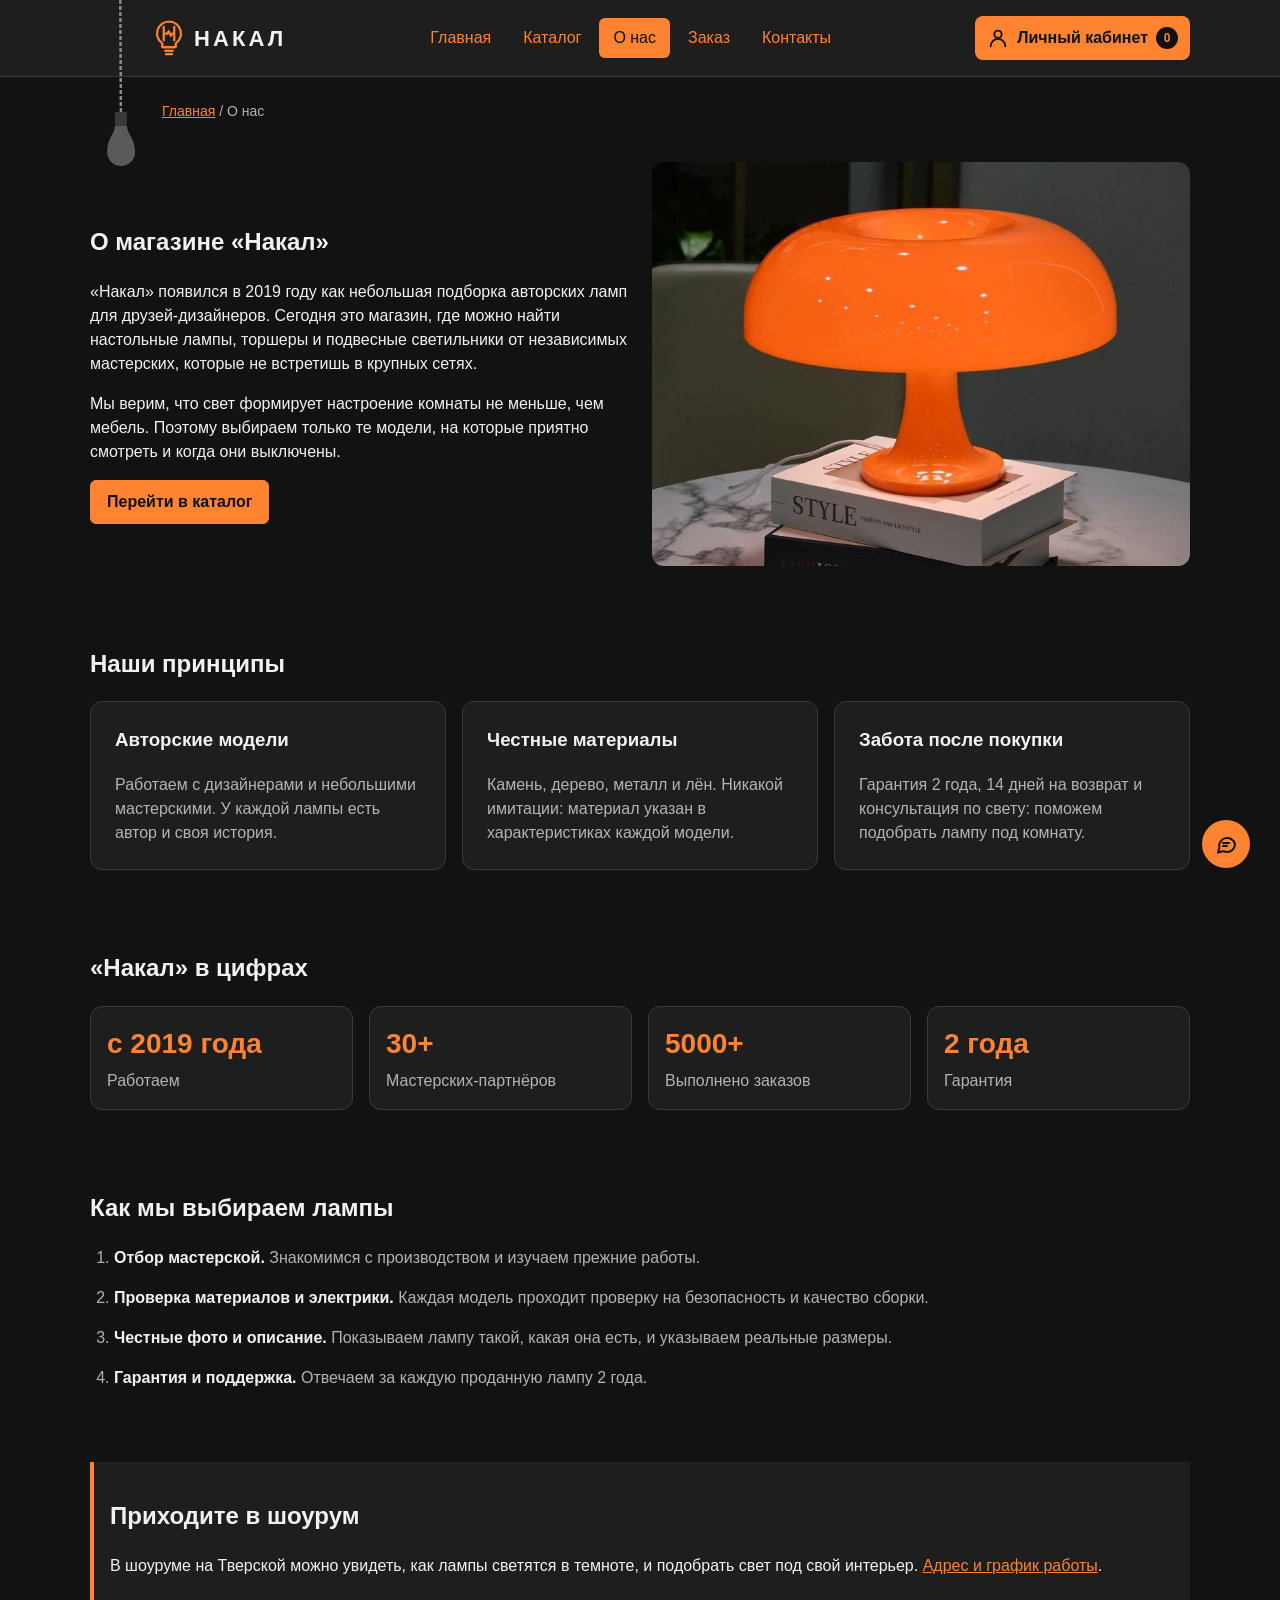
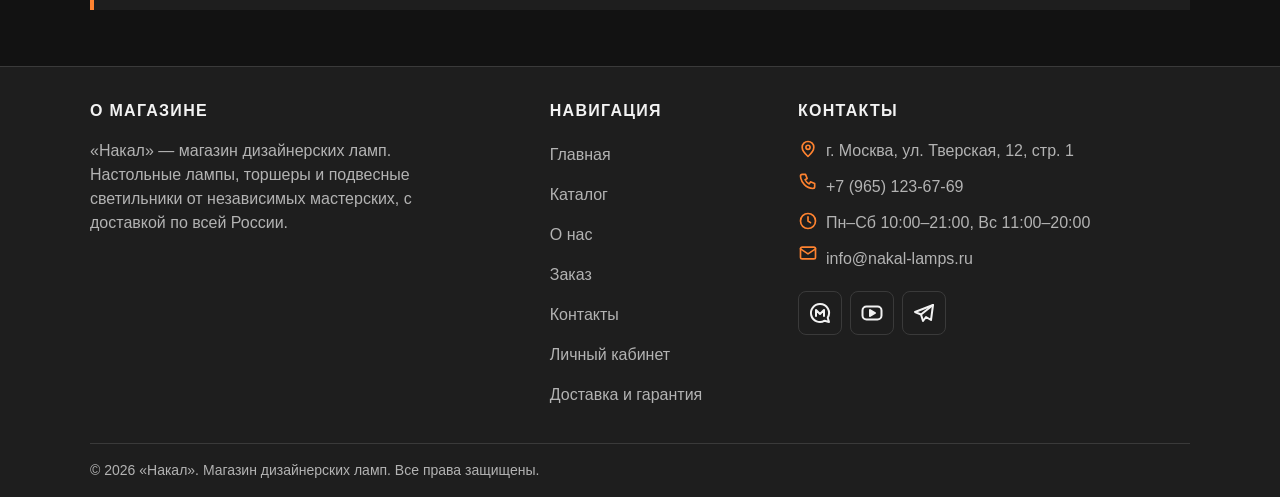
==== commit 7b4e29a1: "final fix" ====
--- a/about.html
+++ b/about.html
@@ -68,6 +68,7 @@
           </li>
         </ul>
       </nav>
+      <a class="account-link" href="account.html"><svg class="account-link__icon" viewBox="0 0 24 24" width="22" height="22" aria-hidden="true" focusable="false" fill="none" stroke="currentColor" stroke-width="2" stroke-linecap="round" stroke-linejoin="round"><circle cx="12" cy="8" r="4"/><path d="M4 21a8 8 0 0 1 16 0"/></svg><span class="account-link__text">Личный кабинет</span><span class="account-link__count" data-favorites-count aria-label="Избранное">0</span></a>
     </div>
   </header>
 
@@ -166,6 +167,7 @@
           <li><a class="site-footer__link" href="about.html">О нас</a></li>
           <li><a class="site-footer__link" href="order.html">Заказ</a></li>
           <li><a class="site-footer__link" href="contacts.html">Контакты</a></li>
+          <li><a class="site-footer__link" href="account.html">Личный кабинет</a></li>
           <li><a class="site-footer__link" href="index.html#delivery">Доставка и гарантия</a></li>
         </ul>
       </nav>
@@ -192,6 +194,50 @@
 
   <a class="to-top" href="#" aria-label="Наверх"><svg class="to-top__icon" viewBox="0 0 40 56" width="40" height="56" aria-hidden="true" focusable="false"><path d="M17.5 3h5L35 27H5z" fill="currentColor"/><path d="M20 27v23M11 52h18" fill="none" stroke="currentColor" stroke-width="3" stroke-linecap="round"/></svg></a>
 
+  <button class="chat-button" type="button" data-open-manager aria-label="Вопрос менеджеру" title="Вопрос менеджеру"><svg viewBox="0 0 24 24" width="24" height="24" aria-hidden="true" focusable="false" fill="none" stroke="currentColor" stroke-width="2" stroke-linecap="round" stroke-linejoin="round"><path d="M21 12a8 8 0 0 1-11.6 7.1L4 20.5l1.4-4.6A8 8 0 1 1 21 12z"/><path d="M9 11h6M9 14h4"/></svg></button>
+  <dialog class="order-dialog" id="manager-dialog" aria-labelledby="manager-dialog-title">
+    <button class="order-dialog__close" type="button" id="close-manager-icon" aria-label="Закрыть окно">&times;</button>
+
+    <h2 class="order-dialog__title" id="manager-dialog-title">Вопрос менеджеру</h2>
+
+    <form class="order-form" id="manager-form" action="#" method="post" novalidate>
+      <p class="order-form__group--wide">Напишите, что хотите уточнить, и менеджер ответит в рабочее время.</p>
+
+      <div class="order-form__group">
+        <label class="order-form__label" for="manager-name">Имя</label>
+        <input class="order-form__input" id="manager-name" name="name" type="text" placeholder="Введите ваше имя"
+          minlength="2" autocomplete="given-name" required>
+      </div>
+
+      <div class="order-form__group">
+        <label class="order-form__label" for="manager-email">E-mail</label>
+        <input class="order-form__input" id="manager-email" name="email" type="email" placeholder="example@mail.ru"
+          autocomplete="email" required>
+      </div>
+
+      <div class="order-form__group">
+        <label class="order-form__label" for="manager-question">Ваш вопрос</label>
+        <textarea class="order-form__textarea" id="manager-question" name="question" rows="4"
+          placeholder="Например, можно ли подобрать абажур другого цвета?" required></textarea>
+      </div>
+
+      <div class="order-form__group order-form__group--wide order-form__group--checkbox">
+        <label class="order-form__label">
+          <input class="order-form__input" id="manager-agreement" name="agreement" type="checkbox" required>
+          Я согласен на обработку данных
+        </label>
+      </div>
+
+      <div class="order-form__actions">
+        <button class="button button--secondary" type="button" id="close-manager">Закрыть</button>
+        <button class="button button--primary" type="submit">Отправить</button>
+      </div>
+    </form>
+
+    <p class="success-message" id="manager-success" role="status" hidden>
+      Спасибо! Вопрос отправлен, менеджер ответит вам на e-mail.
+    </p>
+  </dialog>
 </body>
 
 </html>
--- a/css/style.css
+++ b/css/style.css
@@ -1132,3 +1132,117 @@
 [hidden] {
   display: none !important;
 }
+
+/* Кнопка «Личный кабинет» в шапке */
+.account-link {
+  font-weight: 600;
+  color: var(--color-on-primary);
+  text-decoration: none;
+  background-color: var(--color-primary);
+  border-radius: var(--radius-md);
+  transition: background-color 0.2s;
+}
+
+.account-link:hover {
+  color: var(--color-on-primary);
+  background-color: var(--color-primary-hover);
+  text-decoration: none;
+}
+
+.account-link__count {
+  font-size: 12px;
+  font-weight: 700;
+  color: var(--color-primary);
+  background-color: var(--color-on-primary);
+  border-radius: 999px;
+}
+
+/* Избранное: сердечко на карточке и кнопка на странице товара */
+.favorite-button {
+  color: var(--color-text);
+  background-color: var(--color-surface);
+  border: 1px solid var(--color-border);
+  cursor: pointer;
+  transition: color 0.2s, border-color 0.2s;
+}
+
+.favorite-button:hover {
+  border-color: var(--color-primary);
+}
+
+.favorite-button__icon {
+  fill: none;
+  stroke: currentColor;
+  stroke-width: 2;
+  stroke-linecap: round;
+  stroke-linejoin: round;
+}
+
+.favorite-button.is-active {
+  color: var(--color-primary);
+  border-color: var(--color-primary);
+}
+
+.favorite-button.is-active .favorite-button__icon {
+  fill: currentColor;
+}
+
+.favorite-pulse .favorite-button__icon {
+  animation: favorite-pulse 0.4s ease-out;
+}
+
+@keyframes favorite-pulse {
+  0% { transform: scale(1); }
+  40% { transform: scale(1.35) translateY(-3px); }
+  100% { transform: scale(1); }
+}
+
+@media (prefers-reduced-motion: reduce) {
+  .favorite-pulse .favorite-button__icon {
+    animation: none;
+  }
+}
+
+/* Вкладки личного кабинета */
+.tabs__list {
+  border-bottom: 1px solid var(--color-border);
+}
+
+.tabs__tab {
+  font: inherit;
+  font-weight: 600;
+  color: var(--color-muted);
+  background: none;
+  border: none;
+  border-bottom: 3px solid transparent;
+  cursor: pointer;
+}
+
+.tabs__tab:hover {
+  color: var(--color-text);
+}
+
+.tabs__tab[aria-selected="true"] {
+  color: var(--color-text);
+  border-bottom-color: var(--color-primary);
+}
+
+/* Кнопка чата с менеджером */
+.chat-button {
+  color: var(--color-on-primary);
+  background-color: var(--color-primary);
+  border: none;
+  border-radius: 50%;
+  cursor: pointer;
+  transition: background-color 0.2s, bottom 0.3s;
+}
+
+.chat-button:hover {
+  background-color: var(--color-primary-hover);
+}
+
+@media (prefers-reduced-motion: reduce) {
+  .chat-button {
+    transition: background-color 0.2s;
+  }
+}
--- a/css/responsive.css
+++ b/css/responsive.css
@@ -326,6 +326,90 @@
   overflow: auto;
 }
 
+/* Кнопка «Личный кабинет»: на телефоне иконка в правом верхнем углу шапки */
+.account-link {
+  position: absolute;
+  top: var(--space-md);
+  right: 0;
+  display: inline-flex;
+  align-items: center;
+  gap: var(--space-sm);
+  min-height: 44px;
+  padding: 0 12px;
+}
+
+.account-link__text {
+  position: absolute;
+  width: 1px;
+  height: 1px;
+  overflow: hidden;
+  clip-path: inset(50%);
+  white-space: nowrap;
+}
+
+.account-link__count {
+  min-width: 22px;
+  padding: 2px 6px;
+  text-align: center;
+}
+
+/* Избранное и вкладки (мобильные) */
+.favorite-button {
+  position: absolute;
+  top: var(--space-lg);
+  left: var(--space-lg);
+  z-index: 1;
+  display: grid;
+  place-items: center;
+  width: 44px;
+  height: 44px;
+  padding: 0;
+  border-radius: 50%;
+}
+
+.favorite-button--text {
+  position: static;
+  display: inline-flex;
+  gap: var(--space-sm);
+  width: auto;
+  padding: 0 var(--space-md);
+  border-radius: var(--radius-md);
+}
+
+.tabs__list {
+  display: flex;
+  gap: var(--space-xs);
+  margin-bottom: var(--space-lg);
+  overflow-x: auto;
+}
+
+.tabs__tab {
+  flex: none;
+  min-height: 44px;
+  padding: 0 var(--space-md);
+}
+
+.account-form {
+  max-width: 720px;
+}
+
+/* Кнопка чата: над кнопкой «Наверх» (когда та видна) */
+.chat-button {
+  position: fixed;
+  right: 14px;
+  bottom: 16px;
+  z-index: 90;
+  display: grid;
+  place-items: center;
+  width: 48px;
+  height: 48px;
+  padding: 0;
+}
+
+.chat-button--raised {
+  bottom: 82px;
+}
+
 /* Оформление заказа (мобильные) */
 .order-form__section {
   display: grid;
@@ -580,6 +664,25 @@
     grid-template-columns: repeat(3, minmax(0, 1fr));
   }
 
+  /* Кнопка кабинета встаёт в строку шапки справа */
+  .account-link {
+    position: static;
+    flex: none;
+  }
+
+  .account-form {
+    grid-template-columns: repeat(2, minmax(0, 1fr));
+  }
+
+  .chat-button {
+    right: 30px;
+    bottom: 32px;
+  }
+
+  .chat-button--raised {
+    bottom: 98px;
+  }
+
   .about-stats {
     grid-template-columns: repeat(4, minmax(0, 1fr));
   }
@@ -640,6 +743,15 @@
     aspect-ratio: 21 / 9;
   }
 
+  /* На широких экранах у кнопки кабинета появляется текст */
+  .account-link__text {
+    position: static;
+    width: auto;
+    height: auto;
+    overflow: visible;
+    clip-path: none;
+  }
+
   /* Лампочка висит ниже: хлебные крошки сдвигаем, чтобы она их не закрывала */
   .breadcrumbs {
     padding-left: 72px;
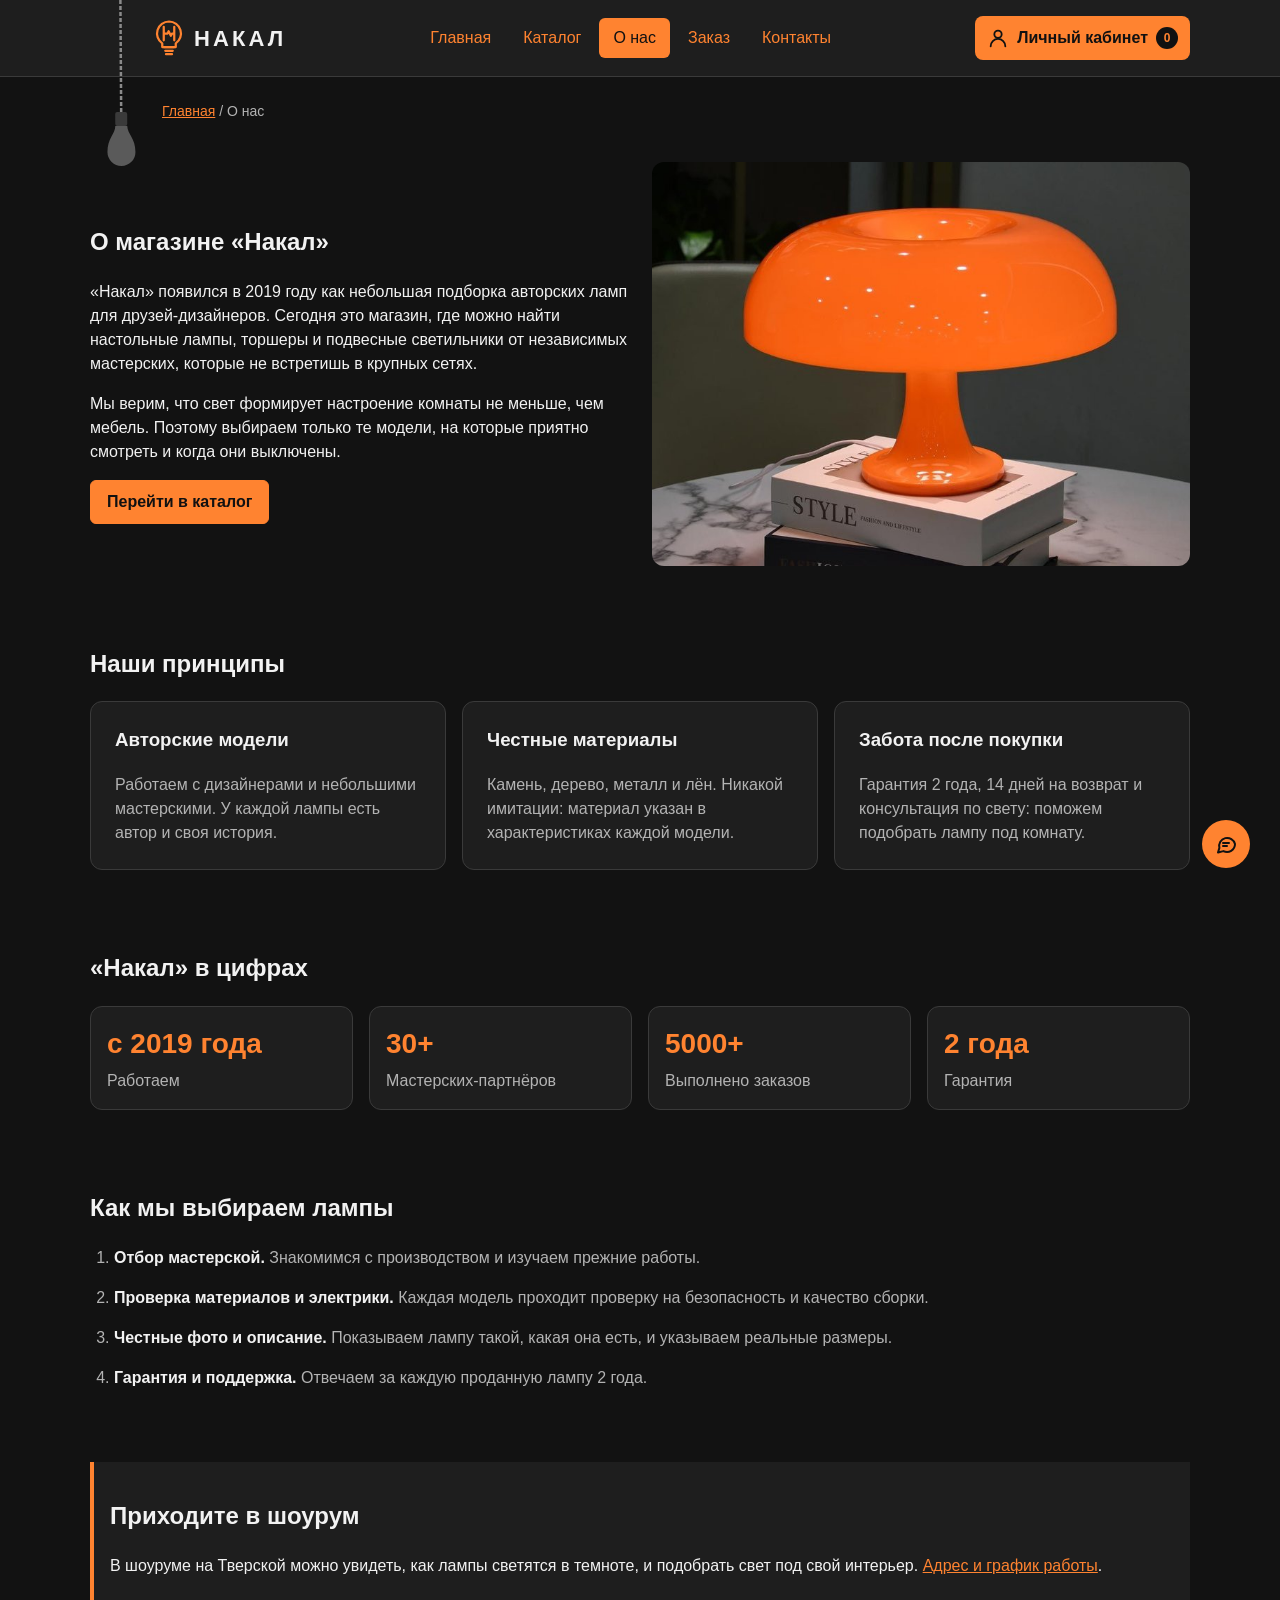
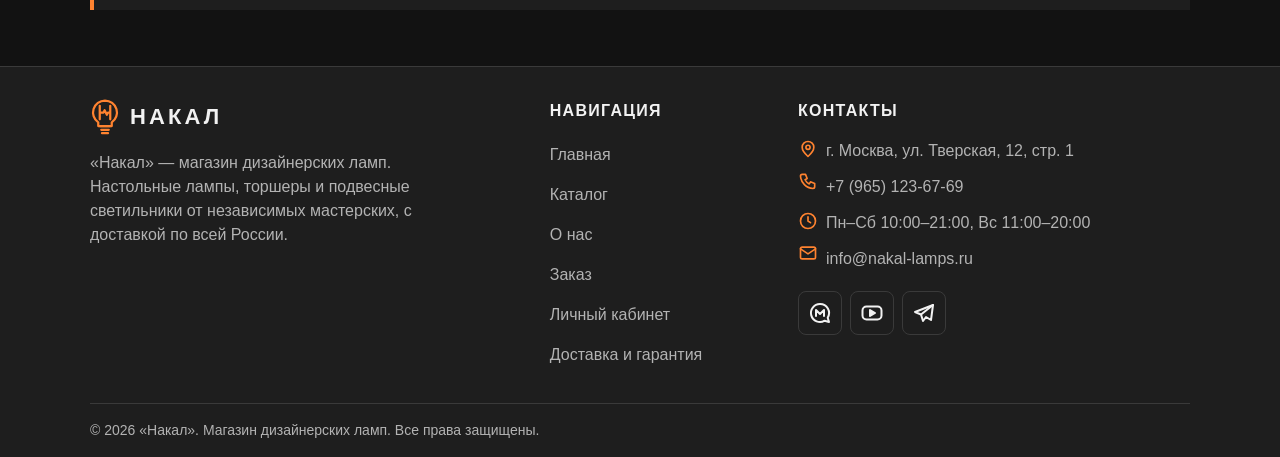
==== commit ee2f018a: "final fix" ====
--- a/about.html
+++ b/about.html
@@ -152,7 +152,7 @@
   <footer class="site-footer">
     <div class="site-footer__inner">
       <section class="site-footer__col site-footer__about" aria-labelledby="footer-about">
-        <h2 class="site-footer__title" id="footer-about">О магазине</h2>
+        <a class="site-header__logo" id="footer-about" href="index.html"><svg class="site-header__mark" viewBox="0 0 40 48" width="30" height="36" aria-hidden="true" focusable="false"><g fill="none" stroke="currentColor" stroke-width="3" stroke-linecap="round" stroke-linejoin="round"><path d="M20 2a16 16 0 0 0-9 29.2V36h18v-4.8A16 16 0 0 0 20 2z"/><path d="M13 36h14M15 41h10M16 45.5h8"/><path d="M13 9v18M27 9v18M13 18h5l1.5-3 3 6 1.5-3h3"/></g></svg><span>Накал</span></a>
         <p class="site-footer__text">
           «Накал» — магазин дизайнерских ламп. Настольные лампы, торшеры и подвесные
           светильники от независимых мастерских, с доставкой по всей России.
@@ -166,7 +166,6 @@
           <li><a class="site-footer__link" href="catalog.html">Каталог</a></li>
           <li><a class="site-footer__link" href="about.html">О нас</a></li>
           <li><a class="site-footer__link" href="order.html">Заказ</a></li>
-          <li><a class="site-footer__link" href="contacts.html">Контакты</a></li>
           <li><a class="site-footer__link" href="account.html">Личный кабинет</a></li>
           <li><a class="site-footer__link" href="index.html#delivery">Доставка и гарантия</a></li>
         </ul>
--- a/css/style.css
+++ b/css/style.css
@@ -357,10 +357,12 @@
   border-radius: var(--radius-md);
   background-color: var(--color-surface);
   min-width: 0;
+  transition: background-color 0.3s, border-color 0.3s;
 }
 
 .product-card:hover {
   border-color: var(--color-primary);
+  background-color: var(--color-surface-accent);
 }
 
 .product-card--new {
@@ -377,6 +379,11 @@
 
 .product-card--unavailable {
   background-color: var(--color-surface-accent);
+}
+
+.product-card__media {
+  overflow: hidden;
+  border-radius: var(--radius-md);
 }
 
 .product-card__image {
@@ -386,6 +393,11 @@
   object-fit: cover;
   background-color: #ffffff;
   border-radius: var(--radius-md);
+  transition: transform 0.3s;
+}
+
+.product-card:hover .product-card__image {
+  transform: scale(1.08);
 }
 
 .product-card__title {
@@ -422,6 +434,17 @@
 .product-card__button {
   margin-top: auto;
   align-self: flex-start;
+}
+
+/* Каталог: кнопки карточки в один ряд */
+.catalog-products .product-card__actions {
+  flex-wrap: nowrap;
+}
+
+.catalog-products .product-card__actions .button {
+  flex: 1 1 auto;
+  padding-left: var(--space-sm);
+  padding-right: var(--space-sm);
 }
 
 /* Позиционирование: absolute: бейдж в углу карточки */
@@ -493,6 +516,10 @@
 
 .site-footer {
   border-top: 1px solid var(--color-border);
+}
+
+.site-footer__about .site-header__logo {
+  margin-bottom: var(--space-md);
 }
 
 .site-footer__title {
@@ -617,6 +644,23 @@
 .product-card__link {
   color: inherit;
   text-decoration: none;
+  transition: color 0.3s;
+}
+
+.product-card:hover .product-card__link {
+  color: var(--color-link);
+}
+
+@media (prefers-reduced-motion: reduce) {
+  .product-card,
+  .product-card__image,
+  .product-card__link {
+    transition: none;
+  }
+
+  .product-card:hover .product-card__image {
+    transform: none;
+  }
 }
 
 .product-card__link:hover {
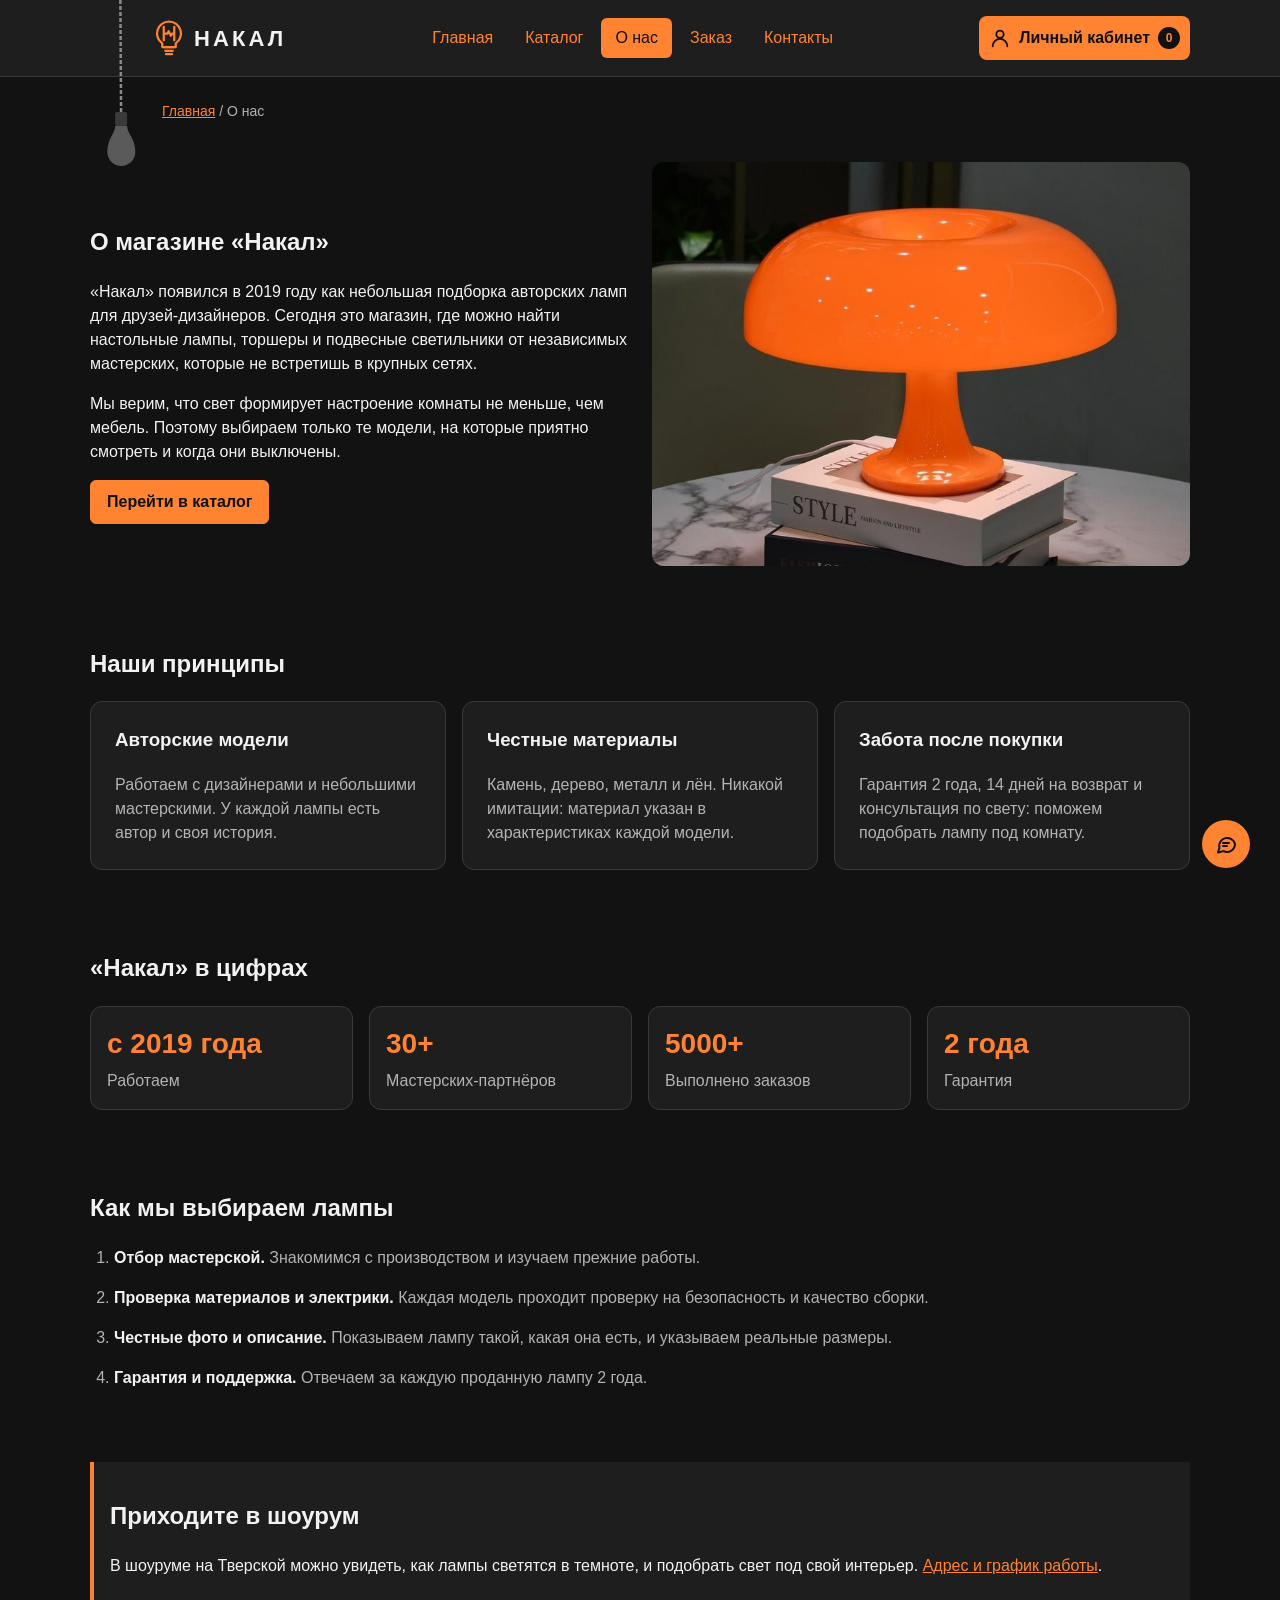
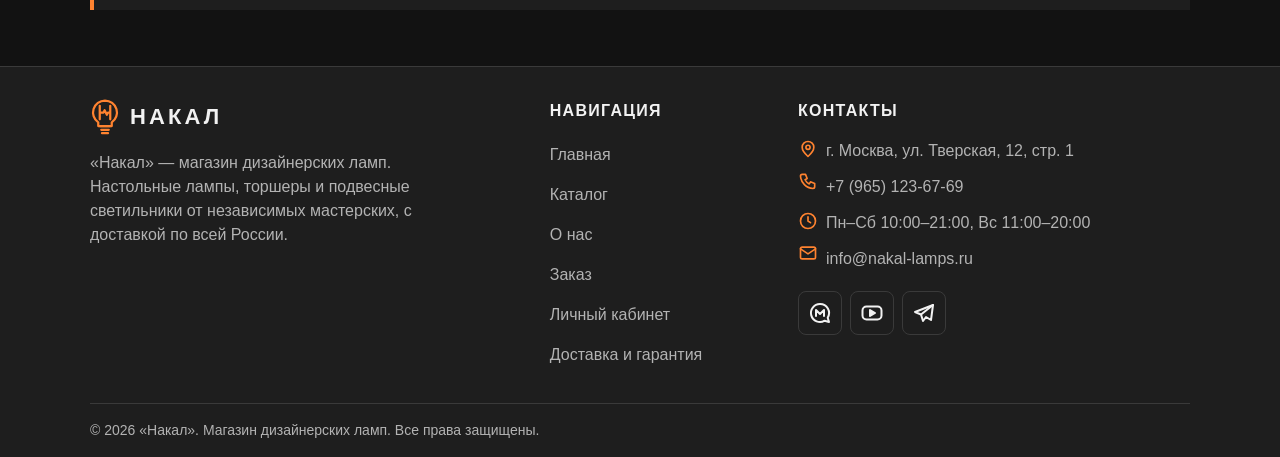
==== commit e69e8a85: "bug fix" ====
--- a/about.html
+++ b/about.html
@@ -15,8 +15,8 @@
   <link rel="stylesheet" href="css/style.css">
   <link rel="stylesheet" href="css/responsive.css">
   <script src="js/data.js" defer></script>
+  <script src="js/theme.js" defer></script>
   <script src="js/main.js" defer></script>
-  <script src="js/theme.js" defer></script>
   <meta property="og:type" content="website">
   <meta property="og:title" content="Накал — магазин дизайнерских ламп">
   <meta property="og:description" content="Дизайнерские настольные лампы, торшеры и подвесные светильники. Доставка по России.">
@@ -47,6 +47,20 @@
           </g>
         </svg>
       </button>
+      <script>
+        /* Лампочка сразу в нужном положении, без мигания до загрузки theme.js */
+        (function () {
+          try {
+            var w = window.innerWidth, r = w >= 1280 ? 172 : w >= 1024 ? 133 : 100;
+            if (w >= 768 && window.scrollY > 120) { r = 93; }
+            var s = Number(sessionStorage.getItem('cordRest'));
+            if (s > 0 && !window.matchMedia('(prefers-reduced-motion: reduce)').matches) { r = s; }
+            document.getElementById('cord').setAttribute('y2', r);
+            document.getElementById('bulb-group').setAttribute('transform', 'translate(30 ' + r + ')');
+            document.getElementById('pull').classList.add('pull--ready');
+          } catch (e) {}
+        })();
+      </script>
       <a class="site-header__logo" href="index.html"><svg class="site-header__mark" viewBox="0 0 40 48" width="30" height="36" aria-hidden="true" focusable="false"><g fill="none" stroke="currentColor" stroke-width="3" stroke-linecap="round" stroke-linejoin="round"><path d="M20 2a16 16 0 0 0-9 29.2V36h18v-4.8A16 16 0 0 0 20 2z"/><path d="M13 36h14M15 41h10M16 45.5h8"/><path d="M13 9v18M27 9v18M13 18h5l1.5-3 3 6 1.5-3h3"/></g></svg><span>Накал</span></a>
 
       <nav class="site-nav" aria-label="Основная навигация">
--- a/css/responsive.css
+++ b/css/responsive.css
@@ -95,14 +95,14 @@
   flex-wrap: wrap;
   gap: var(--space-xs);
   margin: 0;
-  padding: 0;
+  padding: 0 72px 0 0;   /* справа место под кнопку кабинета */
   list-style: none;
 }
 
 .site-nav__link {
   display: block;
-  padding: 10px 7px;
-  font-size: 15px;
+  padding: 10px 6px;
+  font-size: 14px;
 }
 
 /* ===============================
@@ -326,16 +326,16 @@
   overflow: auto;
 }
 
-/* Кнопка «Личный кабинет»: на телефоне иконка в правом верхнем углу шапки */
+/* Кнопка «Личный кабинет»: на телефоне в правом нижнем углу шапки, в строке меню */
 .account-link {
   position: absolute;
-  top: var(--space-md);
+  bottom: var(--space-md);
   right: 0;
   display: inline-flex;
   align-items: center;
   gap: var(--space-sm);
   min-height: 44px;
-  padding: 0 12px;
+  padding: 0 10px;
 }
 
 .account-link__text {
@@ -605,6 +605,10 @@
     width: auto;
   }
 
+  .site-nav__list {
+    padding-right: 0;
+  }
+
   .site-nav__link {
     padding: 8px 14px;
     font-size: 16px;
